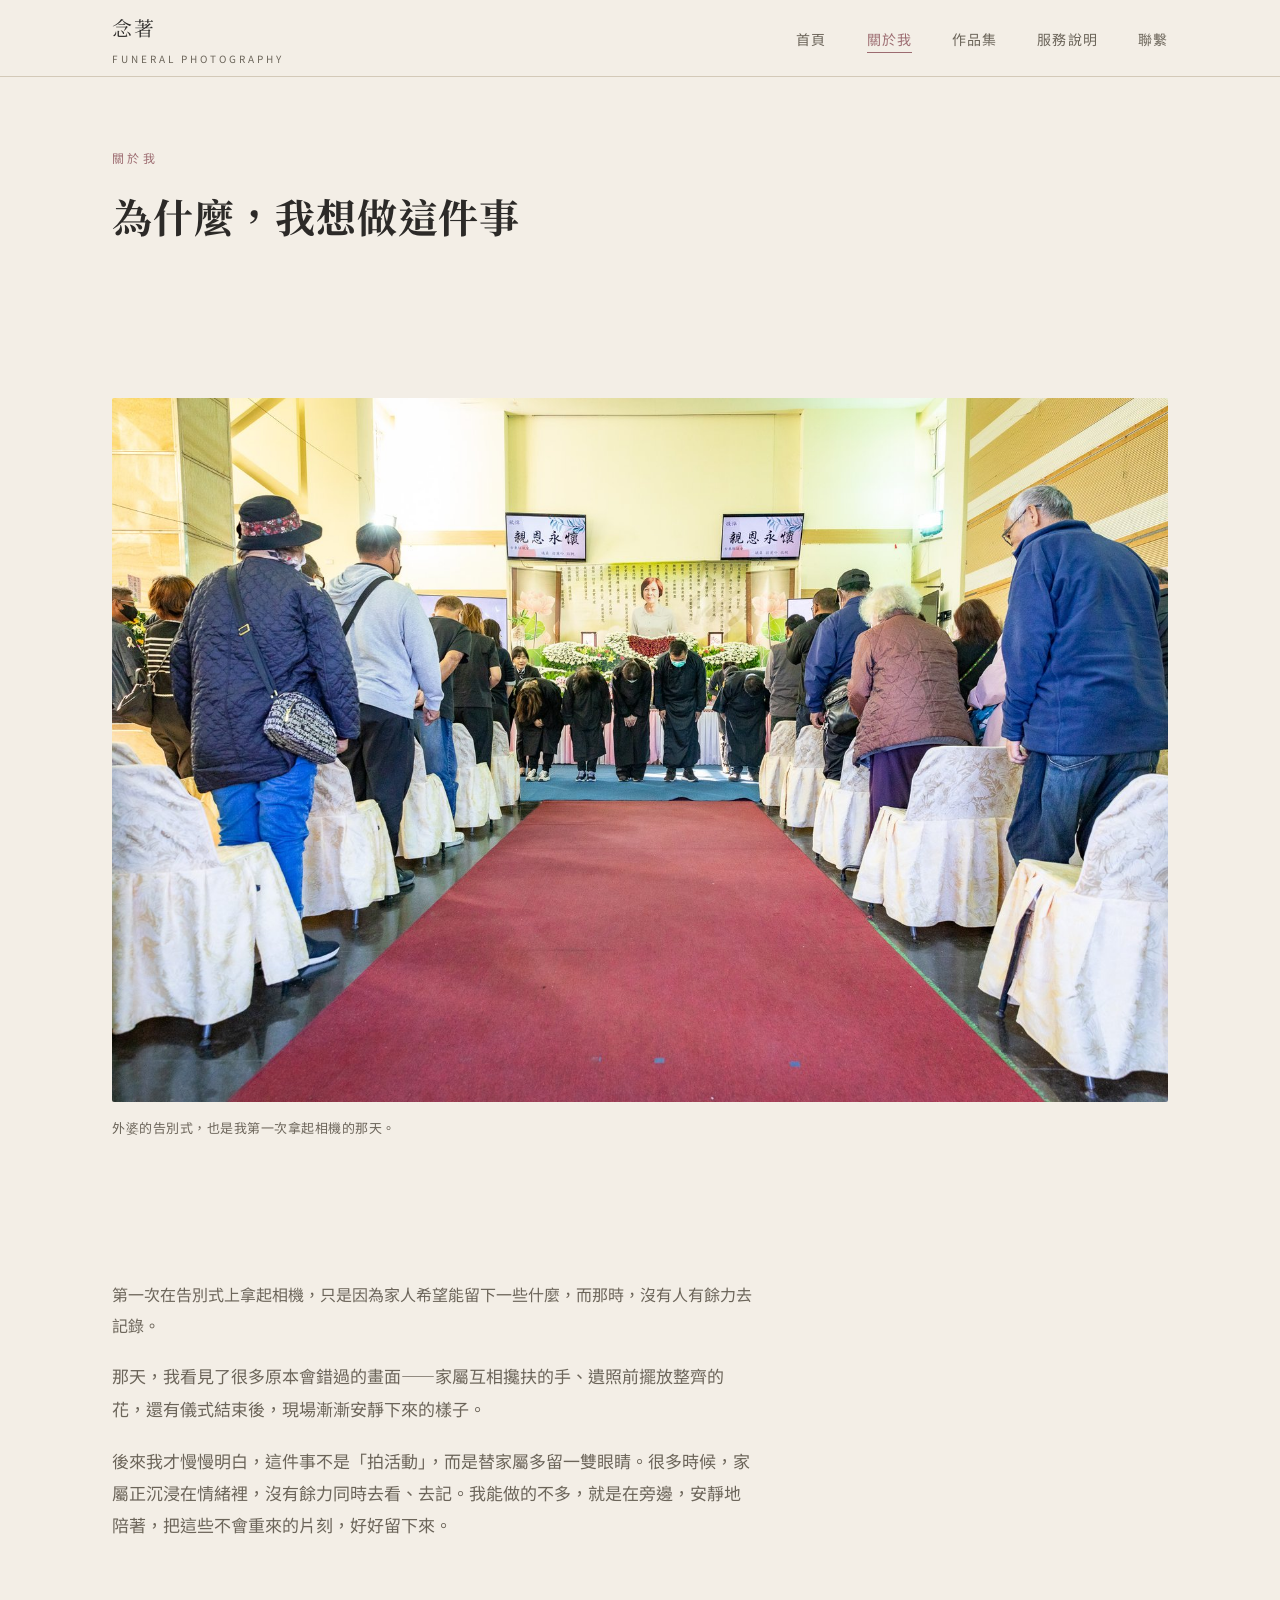
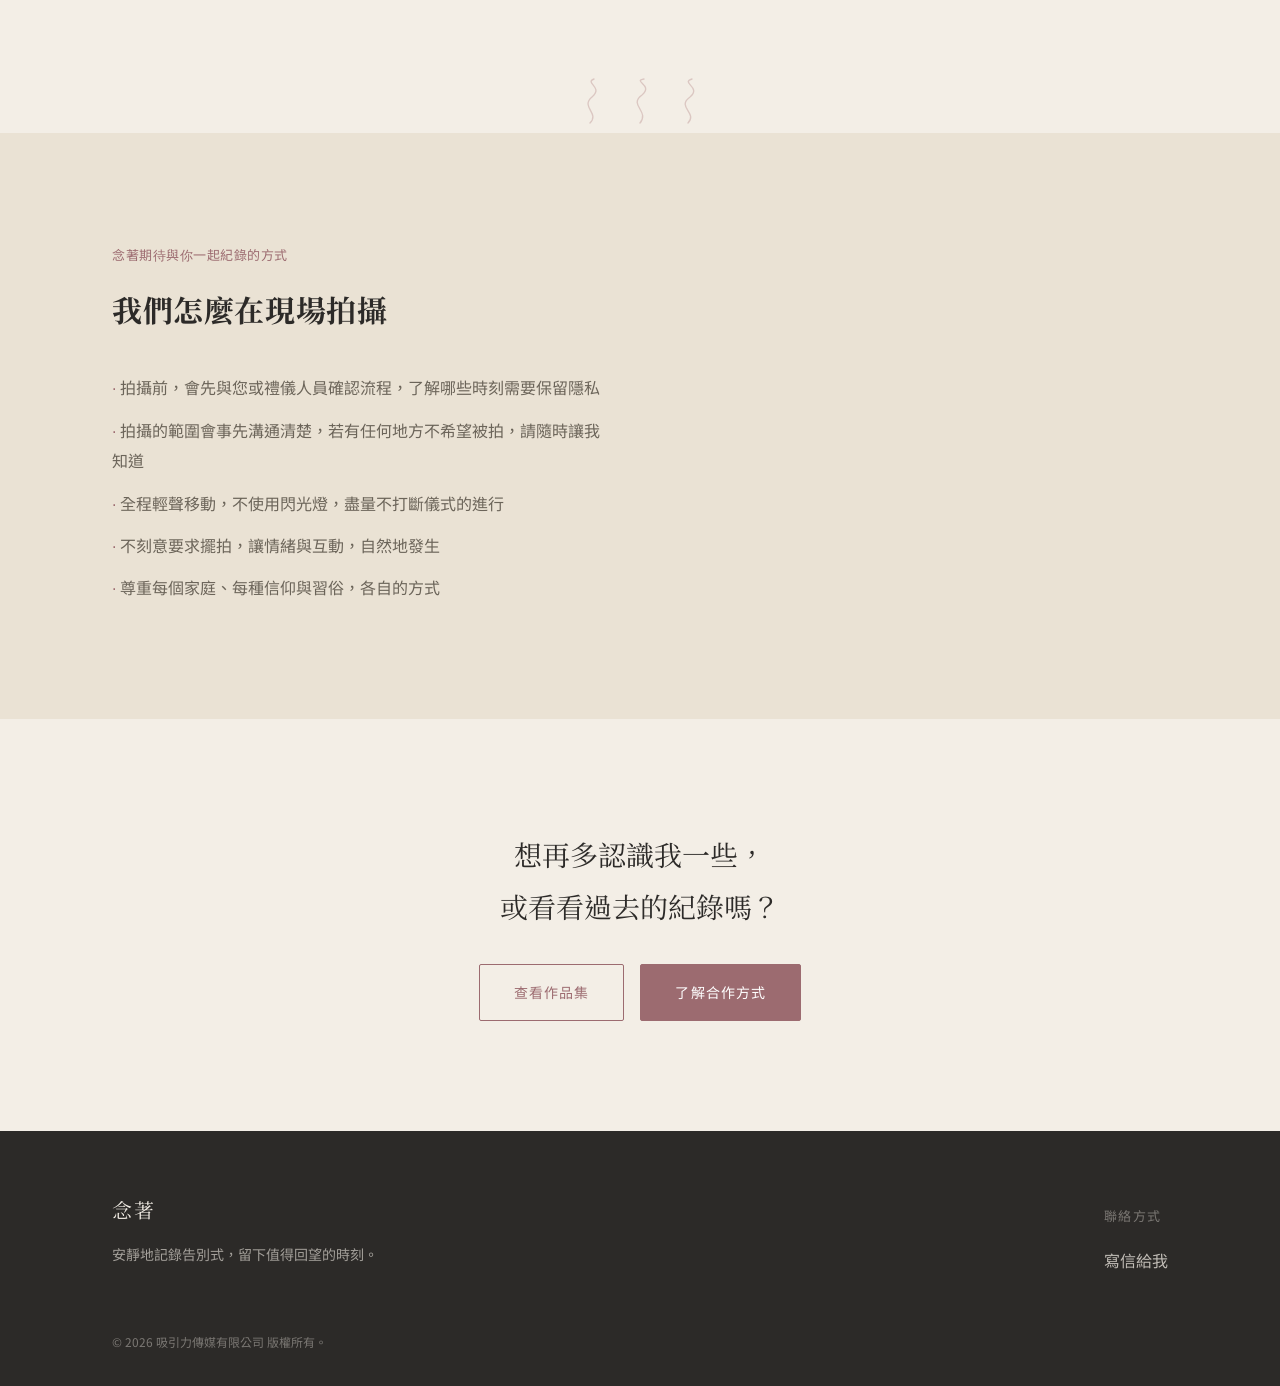
==== about.html @ 0116ca71 "Add files via upload" ====
<!DOCTYPE html>
<html lang="zh-Hant">
<head>
<meta charset="UTF-8">
<meta name="viewport" content="width=device-width, initial-scale=1.0">
<title>關於我｜念著 Niàn Zhe 告別式紀錄攝影</title>
<meta name="description" content="為什麼開始拍告別式？念著 Niàn Zhe 分享從家人的告別式開始的故事，以及現場拍攝時如何安靜陪伴、尊重每個家庭與信仰的方式。">
<meta name="keywords" content="告別式攝影, 告別式紀錄攝影, 喪禮攝影, 奠儀攝影, 告別式紀錄, 台灣告別式攝影師, 追思會攝影, 家祭攝影">
<meta name="robots" content="index, follow">
<link rel="canonical" href="https://www.nianzhe-studio.tw/about.html">
<meta property="og:type" content="website">
<meta property="og:site_name" content="念著 Niàn Zhe">
<meta property="og:title" content="關於我｜念著 Niàn Zhe 告別式紀錄攝影">
<meta property="og:description" content="為什麼開始拍告別式？念著 Niàn Zhe 分享從家人的告別式開始的故事，以及現場拍攝時如何安靜陪伴、尊重每個家庭與信仰的方式。">
<meta property="og:url" content="https://www.nianzhe-studio.tw/about.html">
<meta property="og:image" content="https://www.nianzhe-studio.tw/assets/images/hero-candlelight.jpg">
<meta property="og:locale" content="zh_TW">
<meta name="twitter:card" content="summary_large_image">
<meta name="twitter:title" content="關於我｜念著 Niàn Zhe 告別式紀錄攝影">
<meta name="twitter:description" content="為什麼開始拍告別式？念著 Niàn Zhe 分享從家人的告別式開始的故事，以及現場拍攝時如何安靜陪伴、尊重每個家庭與信仰的方式。">
<meta name="twitter:image" content="https://www.nianzhe-studio.tw/assets/images/hero-candlelight.jpg">
<style>
@font-face{
  font-family: 'NZ Sans';
  src: url('[data-uri]') format('woff2');
  font-weight: 300 500;
  font-display: swap;
}
@font-face{
  font-family: 'NZ Serif';
  src: url('[data-uri]') format('woff2');
  font-weight: 400 500;
  font-display: swap;
}
@font-face{
  font-family: 'NZ Serif';
  src: url('[data-uri]') format('woff2');
  font-weight: 600 700;
  font-display: swap;
}

:root{
  --bg: #F3EEE6;
  --bg-alt: #EAE2D4;
  --bg-deep: #DED2C0;
  --text: #2C2A28;
  --text-muted: #6B6459;
  --accent: #9C6B70;
  --accent-soft: #C9A9A6;
  --sage: #7C8A6E;
  --line: #D3C9B8;
  --max-w: 1120px;
  --font-serif: 'NZ Serif', 'Georgia', 'PMingLiU', '新細明體', serif;
  --font-sans: 'NZ Sans', -apple-system, 'PingFang TC', 'Microsoft JhengHei', '微軟正黑體', 'Heiti TC', sans-serif;
}

*{ box-sizing: border-box; }
html{ scroll-behavior: smooth; }
body{
  margin:0;
  background: var(--bg);
  color: var(--text);
  font-family: var(--font-sans);
  font-weight: 400;
  line-height: 1.9;
  -webkit-font-smoothing: antialiased;
}

h1,h2,h3{
  font-family: var(--font-serif);
  font-weight: 700;
  letter-spacing: .02em;
  margin: 0;
  color: var(--text);
}

a{ color: inherit; text-decoration: none; }

.eyebrow{
  display:block;
  font-family: var(--font-sans);
  font-size: 12px;
  letter-spacing: .28em;
  text-transform: uppercase;
  color: var(--accent);
  margin-bottom: 14px;
}
.eyebrow-long{
  font-size: 13px;
  letter-spacing: .04em;
  text-transform: none;
  font-weight: 500;
}

.wrap{
  max-width: var(--max-w);
  margin: 0 auto;
  padding: 0 32px;
}

/* ---------- NAV ---------- */
.site-nav{
  position: sticky;
  top: 0;
  z-index: 50;
  background: rgba(243,238,230,.88);
  backdrop-filter: blur(6px);
  border-bottom: 1px solid var(--line);
}
.site-nav .wrap{
  display:flex;
  align-items:center;
  justify-content:space-between;
  height: 76px;
}
.brand{
  font-family: var(--font-serif);
  font-size: 20px;
  letter-spacing: .12em;
  font-weight: 500;
}
.brand small{
  display:block;
  font-family: var(--font-sans);
  font-size: 10px;
  letter-spacing: .3em;
  color: var(--text-muted);
  font-weight: 300;
  margin-top: 2px;
}
.nav-links{
  display:flex;
  gap: 40px;
  list-style:none;
  margin:0; padding:0;
}
.nav-links a{
  font-size: 14px;
  letter-spacing: .08em;
  color: var(--text-muted);
  position: relative;
  padding-bottom: 4px;
  transition: color .3s ease;
}
.nav-links a:hover, .nav-links a.active{ color: var(--accent); }
.nav-links a.active::after{
  content:'';
  position:absolute;
  left:0; right:0; bottom:0;
  height:1px;
  background: var(--accent);
}
.nav-toggle{ display:none; }

@media (max-width: 760px){
  .nav-links{
    position: fixed;
    top: 76px; left:0; right:0;
    background: var(--bg);
    flex-direction: column;
    gap: 0;
    border-bottom: 1px solid var(--line);
    max-height: 0;
    overflow: hidden;
    transition: max-height .35s ease;
  }
  .nav-links.open{ max-height: 320px; }
  .nav-links a{
    display:block;
    padding: 18px 32px;
    border-top: 1px solid var(--line);
  }
  .nav-toggle{
    display:block;
    background:none; border:none;
    font-size: 22px;
    color: var(--text);
    cursor:pointer;
  }
}

/* ---------- SMOKE DIVIDER (signature element) ---------- */
.smoke-divider{
  display:flex;
  justify-content:center;
  padding: 8px 0;
}
.smoke-divider svg{
  width: 140px;
  height: 48px;
  opacity: .55;
}
.smoke-path{
  fill:none;
  stroke: var(--accent-soft);
  stroke-width: 1.4;
  stroke-linecap: round;
  animation: breathe 7s ease-in-out infinite;
  transform-origin: center;
}
@keyframes breathe{
  0%,100%{ opacity:.35; transform: scaleY(1); }
  50%{ opacity:.85; transform: scaleY(1.12); }
}
@media (prefers-reduced-motion: reduce){
  .smoke-path{ animation: none; opacity:.6; }
}

/* ---------- SECTIONS ---------- */
section{ padding: 110px 0; }
.section-alt{ background: var(--bg-alt); }
.section-deep{ background: var(--bg-deep); }

.lede{
  max-width: 640px;
  color: var(--text-muted);
  font-size: 17px;
}

/* ---------- HERO ---------- */
.hero{
  position:relative;
  min-height: 88vh;
  display:flex;
  align-items:flex-end;
  overflow:hidden;
}
.hero-media{
  position:absolute; inset:0;
  background:
    linear-gradient(180deg, rgba(44,42,40,.1) 30%, rgba(44,42,40,.62) 100%),
    linear-gradient(120deg, #C9BBA5 0%, #B79E8B 45%, #9C8877 100%);
  background-size: cover;
  background-position: center;
}
.hero-media.photo{
  background-image:
    linear-gradient(180deg, rgba(44,42,40,.15) 30%, rgba(44,42,40,.65) 100%),
    url('[data-uri]');
  background-size: cover;
  background-position: center 30%;
}
.hero-media.ph::after{
  content: '照片預留位置 · 待接入作品集';
  position:absolute; inset:0;
  display:flex; align-items:center; justify-content:center;
  color: rgba(255,255,255,.55);
  font-size: 13px;
  letter-spacing: .15em;
}
.hero-content{
  position:relative;
  z-index:2;
  color: #F3EEE6;
  padding: 0 32px 90px;
  max-width: var(--max-w);
  margin: 0 auto;
  width:100%;
}
.hero-content h1{
  color:#fff;
  font-size: clamp(30px, 5vw, 52px);
  line-height: 1.5;
  max-width: 22ch;
}
.hero-content p{
  margin-top: 22px;
  max-width: 46ch;
  color: rgba(255,255,255,.82);
  font-size: 16px;
}
.scroll-cue{
  position:absolute;
  bottom: 28px; left: 50%;
  transform: translateX(-50%);
  color: rgba(255,255,255,.7);
  font-size: 11px;
  letter-spacing: .3em;
  z-index:2;
}

/* ---------- PLACEHOLDER IMAGE BLOCKS ---------- */
.ph-img{
  position:relative;
  background: linear-gradient(135deg, #DCD0BC, #C9B79E);
  border-radius: 2px;
  overflow:hidden;
  aspect-ratio: 4/5;
}
.ph-img.wide{ aspect-ratio: 16/10; }
.ph-img::after{
  content: attr(data-label);
  position:absolute; inset:0;
  display:flex; align-items:flex-end;
  padding: 16px;
  font-size: 12px;
  letter-spacing: .08em;
  color: rgba(44,42,40,.55);
  background: linear-gradient(180deg, rgba(0,0,0,0) 60%, rgba(0,0,0,.08) 100%);
}

/* ---------- PHOTO TILE (real photos) ---------- */
.photo-tile{
  position:relative;
  border-radius: 2px;
  overflow:hidden;
  aspect-ratio: 3/2;
  background-size: cover;
  background-position: center;
}
.photo-tile.portrait{ aspect-ratio: 3/4; }
.photo-caption{
  margin-top: 12px;
  font-size: 13px;
  letter-spacing: .04em;
  color: var(--text-muted);
}
.figure{ display:flex; flex-direction:column; margin:0; }

/* ---------- MOSAIC GRID (varied photo layouts) ---------- */
.mosaic{
  display:grid;
  gap: 20px;
}
.mosaic-a{
  grid-template-columns: 1.5fr 1fr;
  grid-template-rows: 1fr 1fr;
  height: 560px;
}
.mosaic-a .m1{ grid-row: 1 / 3; grid-column: 1; }
.mosaic-a .m2{ grid-row: 1; grid-column: 2; }
.mosaic-a .m3{ grid-row: 2; grid-column: 2; }

.mosaic-b{
  grid-template-columns: 1fr 1.5fr;
  grid-template-rows: 1fr 1fr;
  height: 560px;
}
.mosaic-b .m1{ grid-row: 1; grid-column: 1; }
.mosaic-b .m2{ grid-row: 2; grid-column: 1; }
.mosaic-b .m3{ grid-row: 1 / 3; grid-column: 2; }

.mosaic-c{
  grid-template-columns: 1fr 1fr 1.3fr;
  grid-template-rows: 1fr;
  height: 380px;
}
.mosaic-c .photo-tile{ aspect-ratio: auto; height: 100%; min-height: 0; }

.mosaic-a .photo-tile, .mosaic-b .photo-tile{
  aspect-ratio: auto;
  height: 100%;
  width: 100%;
}
@media (max-width: 800px){
  .mosaic-a, .mosaic-b, .mosaic-c{
    grid-template-columns: 1fr;
    grid-template-rows: auto;
    height: auto;
  }
  .mosaic-a .m1, .mosaic-a .m2, .mosaic-a .m3,
  .mosaic-b .m1, .mosaic-b .m2, .mosaic-b .m3{
    grid-row: auto; grid-column: auto;
  }
  .mosaic-a .photo-tile, .mosaic-b .photo-tile{
    aspect-ratio: 4/3;
    height: auto;
  }
  .mosaic-c .photo-tile{ aspect-ratio: 3/2; height: auto; min-height: 0; }
}

/* ---------- GRID ---------- */
.grid{
  display:grid;
  gap: 28px;
}
.grid-3{ grid-template-columns: repeat(3, 1fr); }
.grid-2{ grid-template-columns: repeat(2, 1fr); }
@media (max-width: 900px){
  .grid-3{ grid-template-columns: 1fr; }
  .grid-2{ grid-template-columns: 1fr; }
}

/* ---------- BUTTON / LINK ---------- */
.btn{
  display:inline-block;
  padding: 14px 34px;
  border: 1px solid var(--accent);
  color: var(--accent);
  font-size: 14px;
  letter-spacing: .08em;
  border-radius: 2px;
  transition: all .3s ease;
}
.btn:hover{ background: var(--accent); color: #fff; }
.btn.solid{ background: var(--accent); color:#fff; }
.btn.solid:hover{ background: var(--text); border-color: var(--text); }

.text-link{
  border-bottom: 1px solid var(--accent-soft);
  padding-bottom: 2px;
  color: var(--accent);
  font-size: 14px;
}

/* ---------- STEPS ---------- */
.step{
  display:flex;
  gap: 24px;
  padding: 32px 0;
  border-top: 1px solid var(--line);
}
.step:last-child{ border-bottom: 1px solid var(--line); }
.step-num{
  font-family: var(--font-serif);
  font-size: 26px;
  color: var(--accent-soft);
  min-width: 48px;
}
.step h3{ font-size: 18px; margin-bottom: 8px; }
.step p{ color: var(--text-muted); font-size: 15px; margin:0; max-width: 56ch; }

/* ---------- FOOTER ---------- */
footer{
  background: var(--text);
  color: rgba(243,238,230,.75);
  padding: 60px 0 32px;
}
footer .wrap{
  display:flex;
  justify-content:space-between;
  flex-wrap:wrap;
  gap: 24px;
}
footer a{ color: rgba(243,238,230,.75); }
footer a:hover{ color: #fff; }
.foot-note{
  font-size: 12px;
  color: rgba(243,238,230,.4);
  margin-top: 40px;
}

.quote{
  font-family: var(--font-serif);
  font-size: clamp(20px, 2.6vw, 28px);
  line-height: 1.85;
  color: var(--text);
  max-width: 34ch;
}

.two-col{
  display:grid;
  grid-template-columns: 1fr 1fr;
  gap: 64px;
  align-items:center;
}
@media (max-width: 800px){
  .two-col{ grid-template-columns: 1fr; gap: 40px; }
}

.tag-list{ list-style:none; padding:0; margin: 24px 0 0; color: var(--text-muted); font-size: 15px; }
.tag-list li{ padding: 6px 0; }
.tag-list li::before{ content:'· '; color: var(--accent); }

</style>
</head>
<body>

<nav class="site-nav">
  <div class="wrap">
    <a href="index.html" class="brand">念著<small>FUNERAL PHOTOGRAPHY</small></a>
    <button class="nav-toggle" aria-label="選單">☰</button>
    <ul class="nav-links">
      <li><a href="index.html">首頁</a></li>
      <li><a href="about.html" class="active">關於我</a></li>
      <li><a href="portfolio.html">作品集</a></li>
      <li><a href="services.html">服務說明</a></li>
      <li><a href="contact.html">聯繫</a></li>
    </ul>
  </div>
</nav>

<section style="padding-top:70px;">
  <div class="wrap">
    <span class="eyebrow">關於我</span>
    <h1 style="font-size: clamp(26px,4vw,40px); max-width: 30ch; line-height:1.6;">為什麼，我想做這件事</h1>
  </div>
</section>

<section style="padding-top:40px;">
  <div class="wrap">
    <div class="photo-tile" role="img" aria-label="攝影師外婆的告別式現場，家屬列隊鞠躬致意" style="aspect-ratio: 3/2; background-image:url('[data-uri]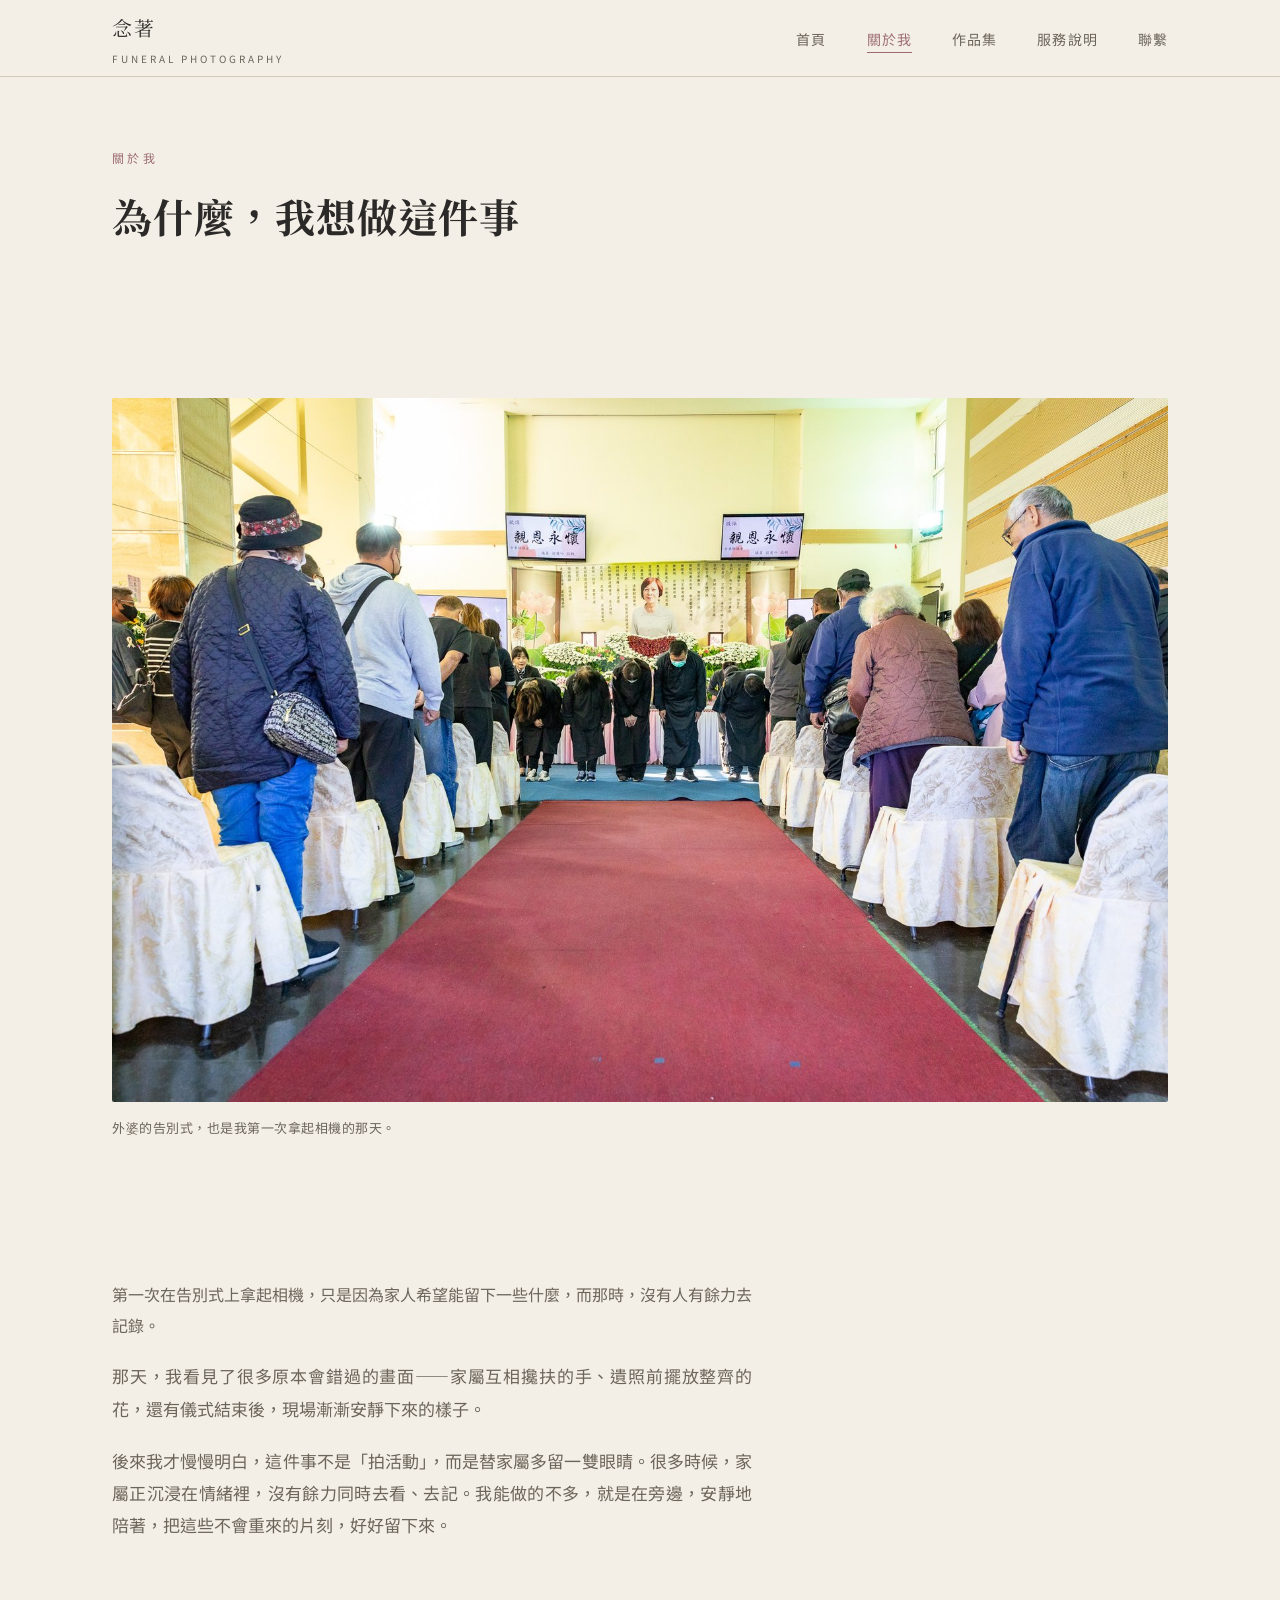
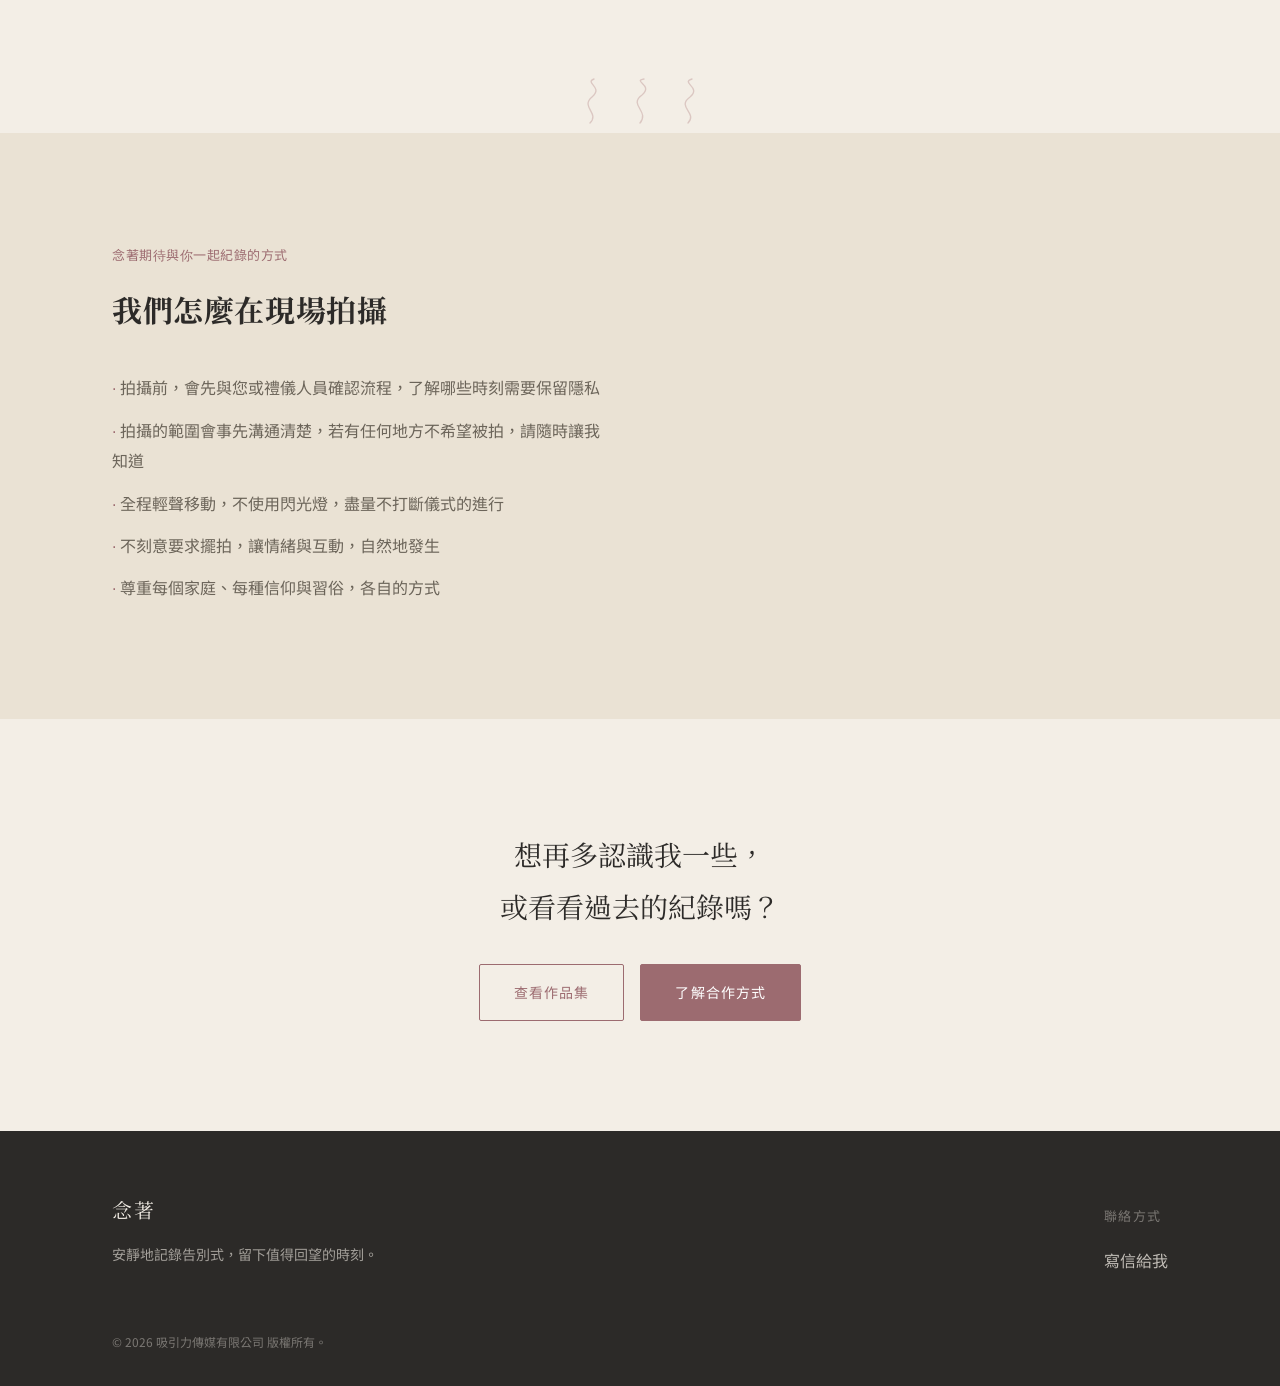
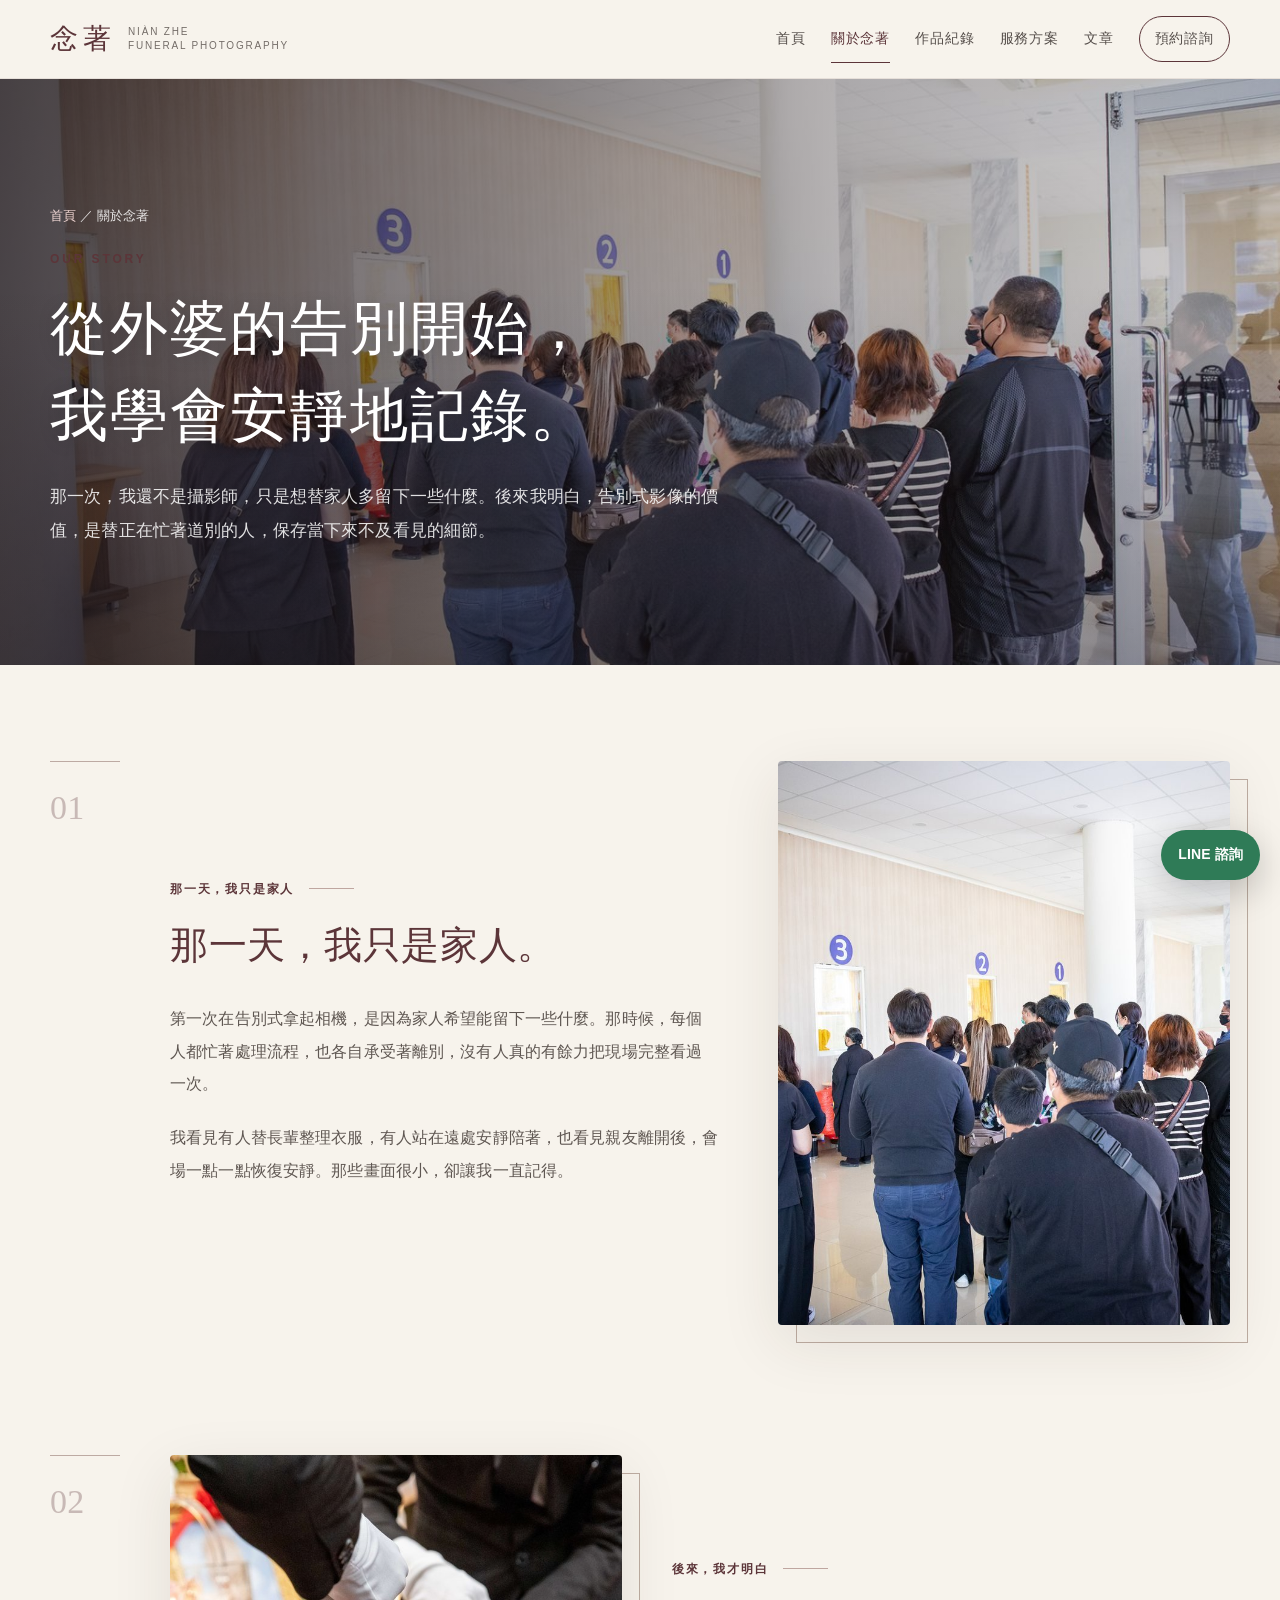
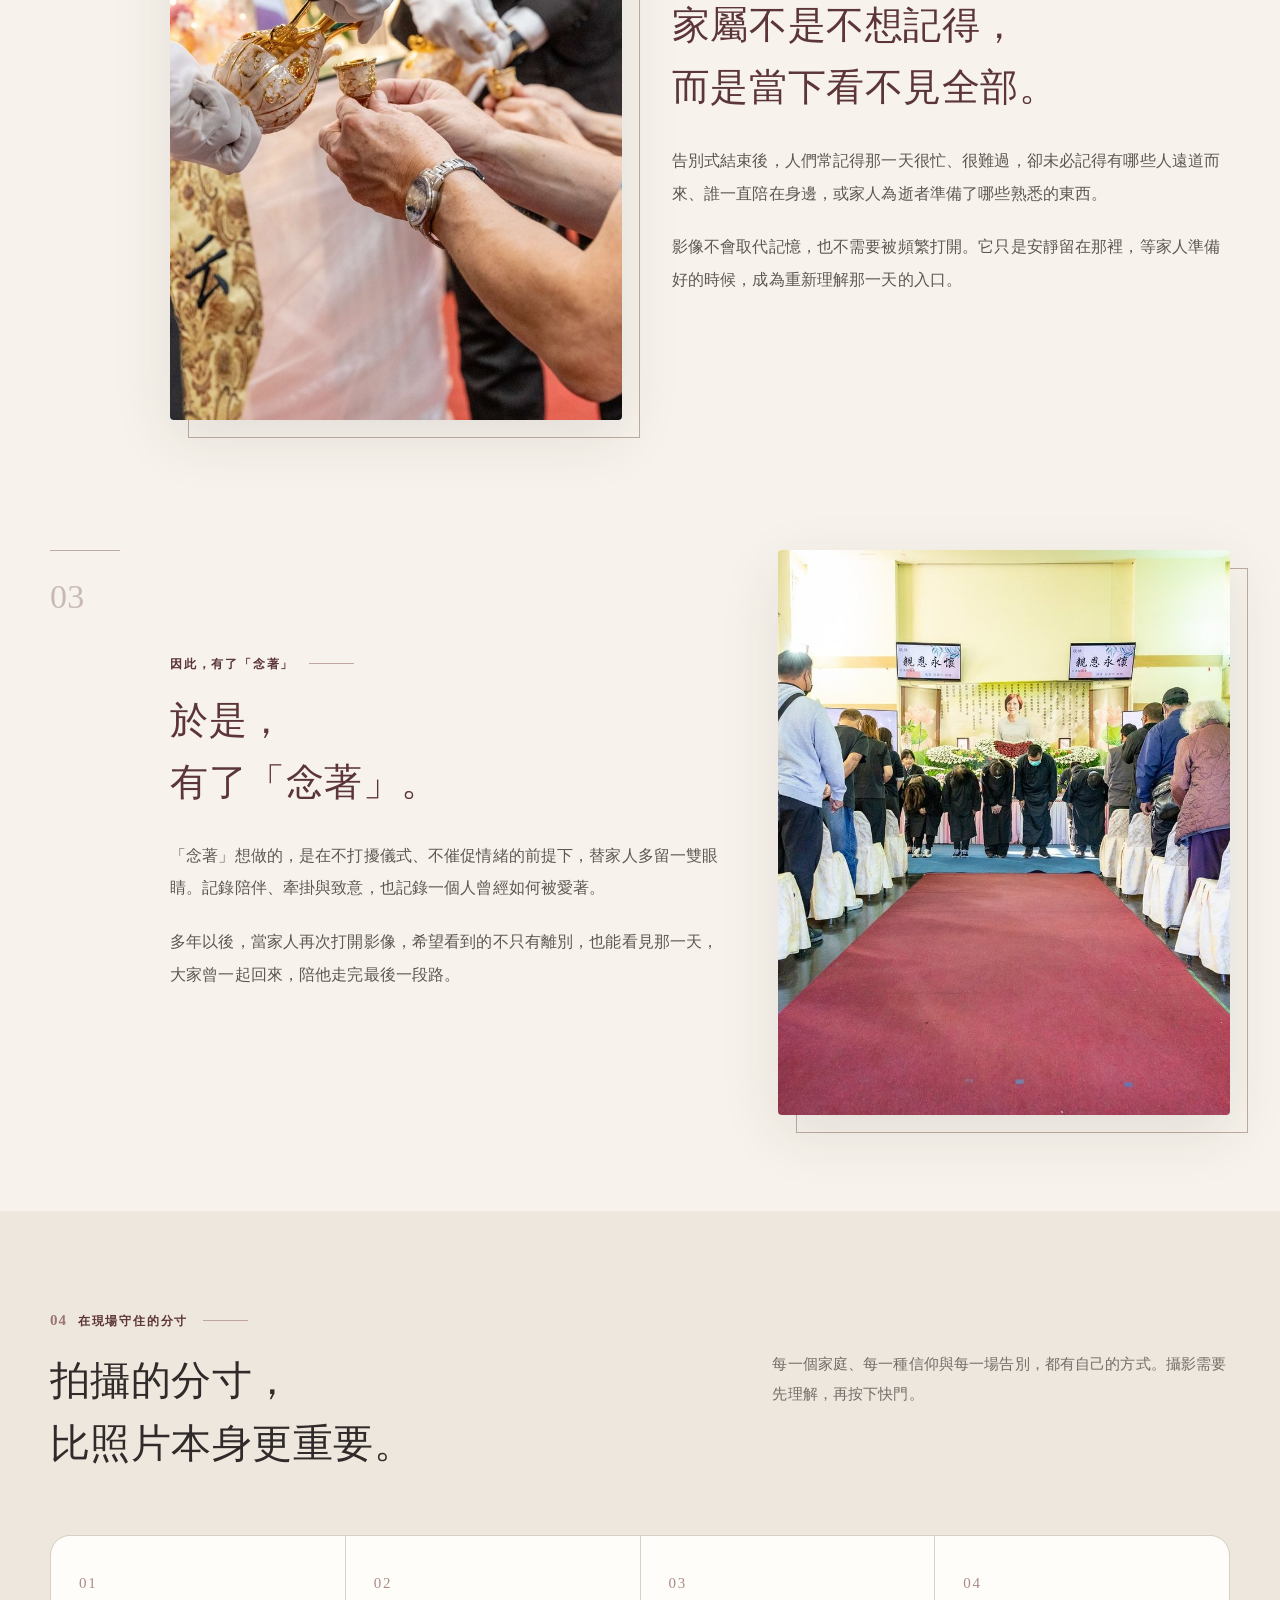
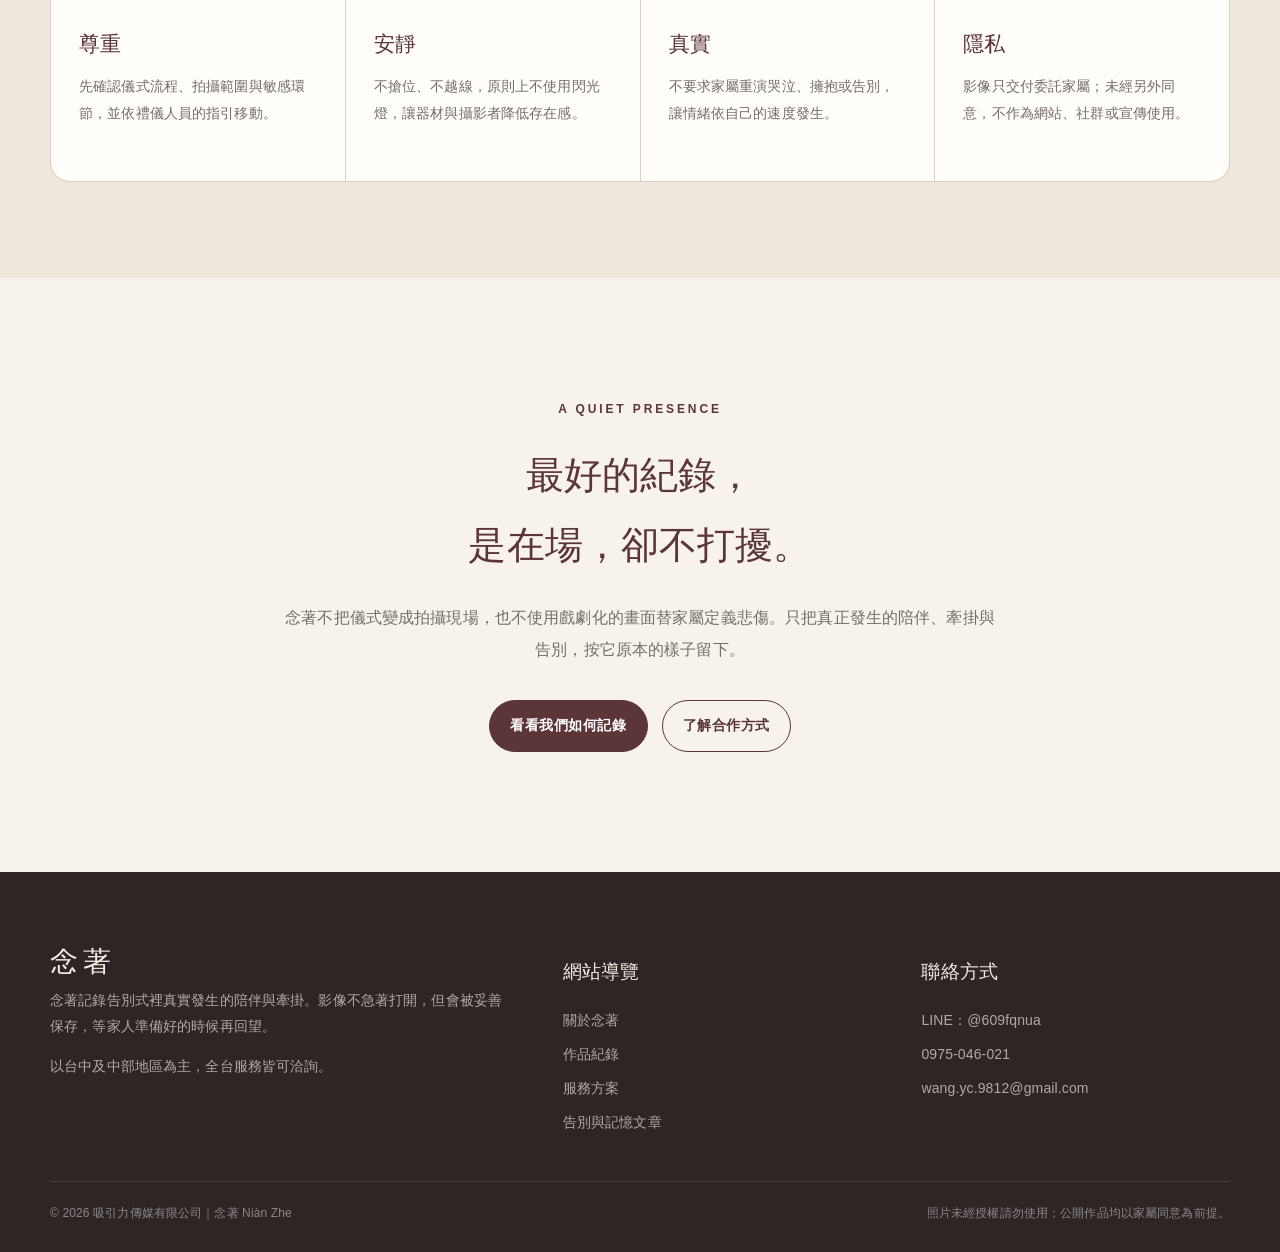
